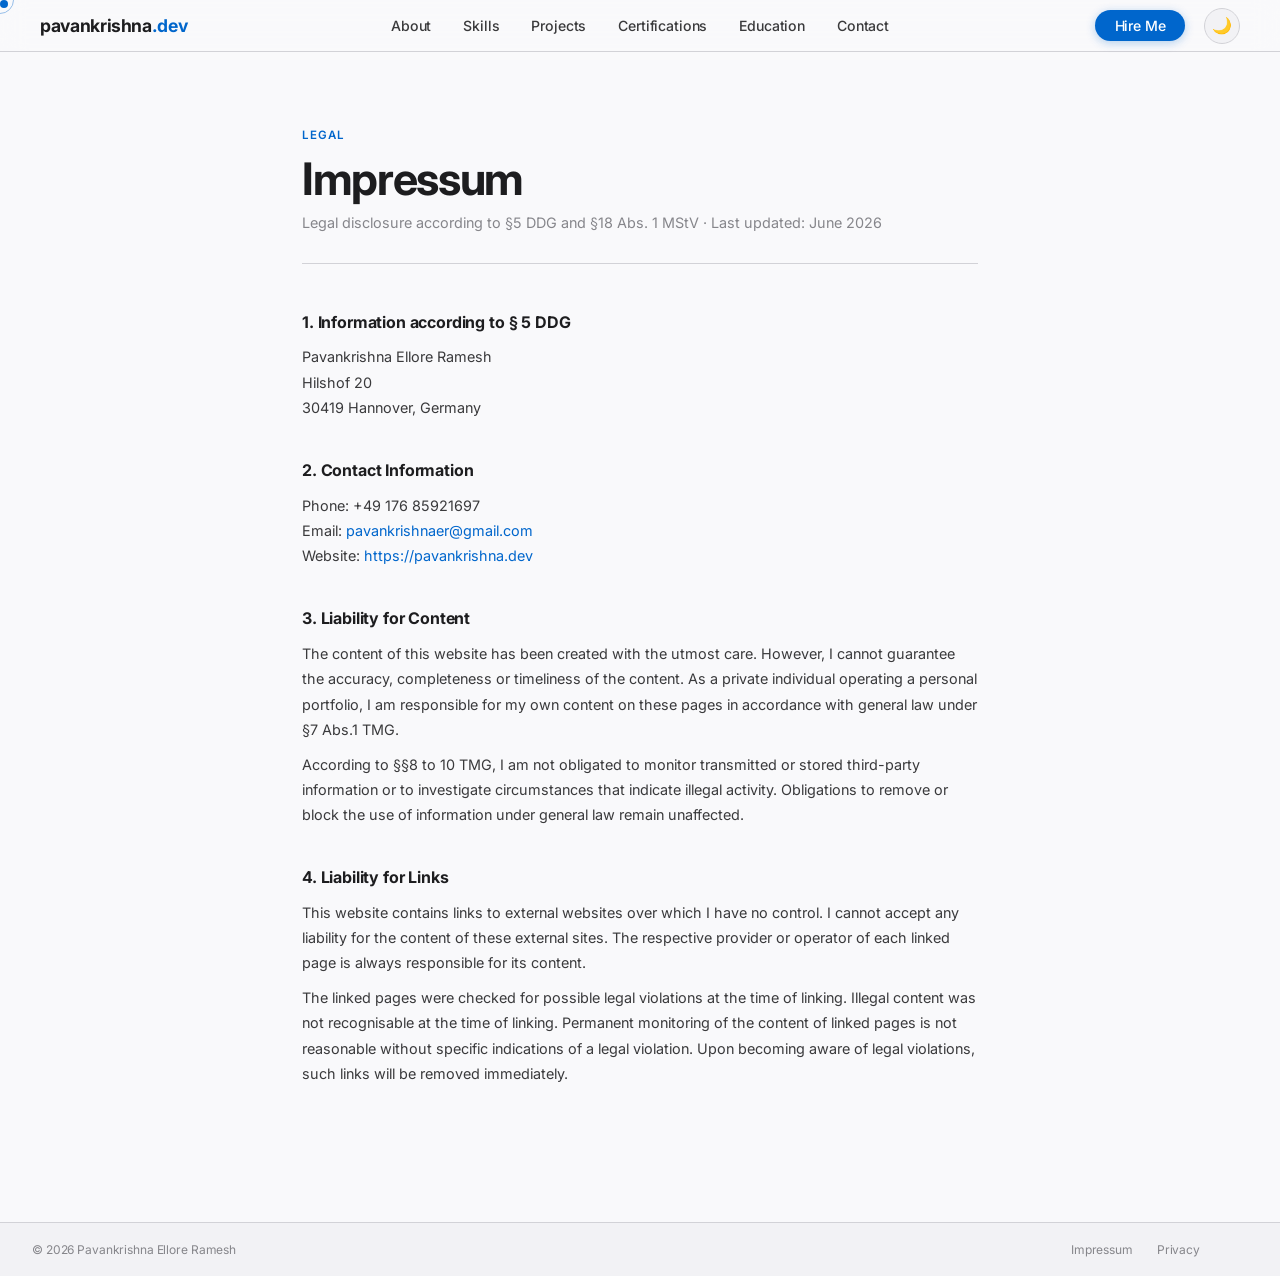
==== impressum.html @ c3da570a "Initial portfolio commit" ====
<!DOCTYPE html>
<html lang="en" data-theme="light">

<head>
  <meta charset="UTF-8">
  <meta name="viewport" content="width=device-width, initial-scale=1.0">
  <title>Pavankrishna - Impressum</title>
  <meta name="robots" content="noindex, nofollow">
  <link rel="icon" href="favicon.svg" type="image/svg+xml">

  <link
    href="https://fonts.googleapis.com/css2?family=Inter:wght@300;400;500;600;700&family=Funnel+Sans:wght@700;800&display=swap"
    rel="stylesheet">
  <link rel="stylesheet" href="common.css">
  <link rel="stylesheet" href="legal.css">
  <script>
    (function () {
      const saved = localStorage.getItem('theme');
      document.documentElement.setAttribute('data-theme', saved || 'light');
    })();
  </script>
</head>

<body>
  <div id="site-nav"></div>

  <div class="page-wrap">
    <div class="page-label">Legal</div>
    <h1 class="page-title">Impressum</h1>
    <p class="page-subtitle">Legal disclosure according to §5 DDG and §18 Abs. 1 MStV · Last updated: June 2026</p>

    <div class="section">
      <h2>1. Information according to § 5 DDG</h2>
      <p>Pavankrishna Ellore Ramesh<br>
        Hilshof 20<br>
        30419 Hannover, Germany</p>
    </div>

    <div class="section">
      <h2>2. Contact Information</h2>
      <p>Phone: +49 176 85921697<br>
        Email: <a href="mailto:pavankrishnaer@gmail.com">pavankrishnaer@gmail.com</a><br>
        Website: <a href="https://pavankrishna.dev">https://pavankrishna.dev</a></p>
    </div>

    <div class="section">
      <h2>3. Liability for Content</h2>
      <p>The content of this website has been created with the utmost care. However, I cannot guarantee the accuracy,
        completeness or timeliness of the content. As a private individual operating a personal portfolio, I am
        responsible for my own content on these pages in accordance with general law under §7 Abs.1 TMG.</p>
      <p>According to §§8 to 10 TMG, I am not obligated to monitor transmitted or stored third-party information or to
        investigate circumstances that indicate illegal activity. Obligations to remove or block the use of information
        under general law remain unaffected.</p>
    </div>

    <div class="section">
      <h2>4. Liability for Links</h2>
      <p>This website contains links to external websites over which I have no control. I cannot accept any liability
        for the content of these external sites. The respective provider or operator of each linked page is always
        responsible for its content.</p>
      <p>The linked pages were checked for possible legal violations at the time of linking. Illegal content was not
        recognisable at the time of linking. Permanent monitoring of the content of linked pages is not reasonable
        without specific indications of a legal violation. Upon becoming aware of legal violations, such links will be
        removed immediately.</p>
    </div>
  </div>
  <div id="site-footer"></div>
  <script src="common.js"></script>
</body>

</html>
---- common.css ----
/* Shared site chrome: navigation, footer, cursor, theme toggle, and contact modal */

*,
*::before,
*::after {
  margin: 0;
  padding: 0;
  box-sizing: border-box;
}

html {
  scroll-behavior: smooth;
  font-size: 16px;
}

html,
body {
  max-width: 100%;
  overflow-x: hidden;
}

:root {
  --bg: #f9f9fb;
  --bg2: #f2f2f5;
  --bg3: #f5f5f8;
  --ink: #1d1d1f;
  --ink2: #3a3a3c;
  --muted: #86868b;
  --border: #d2d2d7;
  --blue: #0066cc;
  --blue-hover: #0055aa;
  --blue-light: #f0f7ff;
  --blue-mid: #cce0ff;
  --green: #1d8348;
  --amber: #b7770d;
  --radius: 18px;
  --shadow-sm: 0 2px 8px rgba(0, 0, 0, 0.06);
  --shadow-md: 0 8px 32px rgba(0, 0, 0, 0.08), 0 2px 8px rgba(0, 0, 0, 0.04);
  --shadow-blue: 0 8px 32px rgba(0, 102, 204, 0.15);
  --shadow-lift: 0 16px 48px rgba(0, 0, 0, 0.1), 0 4px 12px rgba(0, 0, 0, 0.06);
}

[data-theme="dark"] {
  --bg: #000000;
  --bg2: #0d0d0d;
  --bg3: #111111;
  --ink: #ffffff;
  --ink2: #e0e0e0;
  --muted: #bbbbbb;
  --border: #2a2a2a;
  --blue: #4d9fff;
  --blue-hover: #66aaff;
  --blue-light: #0d1a2e;
  --blue-mid: #1a3050;
  --green: #34c759;
  --amber: #ffd60a;
  --shadow-sm: 0 2px 8px rgba(0, 0, 0, 0.5);
  --shadow-md: 0 8px 32px rgba(0, 0, 0, 0.6);
  --shadow-blue: 0 8px 32px rgba(77, 159, 255, 0.2);
  --shadow-lift: 0 16px 48px rgba(0, 0, 0, 0.7);
}

.theme-toggle {
  width: 36px;
  height: 36px;
  border-radius: 50%;
  background: var(--bg2);
  border: 1px solid var(--border);
  cursor: pointer;
  display: flex;
  align-items: center;
  justify-content: center;
  font-size: 1rem;
  transition: all 0.2s;
  flex-shrink: 0;
}

.theme-toggle:hover {
  background: var(--blue-light);
  border-color: var(--blue-mid);
  transform: scale(1.1);
}

@media (pointer: fine) {
  body {
    cursor: none;
  }
}

@media (pointer: coarse) {
  #cur,
  #cur-ring {
    display: none !important;
  }
}

:focus-visible {
  outline: 2px solid var(--blue);
  outline-offset: 3px;
  border-radius: 4px;
}

a:focus-visible,
button:focus-visible {
  outline: 2px solid var(--blue);
  outline-offset: 3px;
  border-radius: 6px;
}

#cur {
  width: 8px;
  height: 8px;
  background: var(--blue);
  border-radius: 50%;
  position: fixed;
  top: 0;
  left: 0;
  pointer-events: none;
  z-index: 99999;
  will-change: transform;
  transition: width 0.2s, height 0.2s;
}

#cur-ring {
  width: 28px;
  height: 28px;
  border: 1.5px solid var(--blue);
  border-radius: 50%;
  position: fixed;
  top: 0;
  left: 0;
  pointer-events: none;
  z-index: 99998;
  will-change: transform;
  opacity: 0.4;
  transition: width 0.25s, height 0.25s, opacity 0.25s;
}

#cur.big {
  width: 14px;
  height: 14px;
}

#cur-ring.big {
  width: 44px;
  height: 44px;
  opacity: 0.25;
}

nav {
  position: fixed;
  inset: 0 0 auto 0;
  z-index: 500;
  display: grid;
  grid-template-columns: 1fr auto 1fr;
  align-items: center;
  padding: 0 2.5rem;
  height: 52px;
  background: rgba(249, 249, 251, 0.85);
  backdrop-filter: blur(12px);
  -webkit-backdrop-filter: blur(12px);
  border-bottom: 1px solid var(--border);
  will-change: transform;
}

[data-theme="dark"] nav {
  background: rgba(0, 0, 0, 0.8);
}

.nav-logo {
  font-size: 1.1rem;
  font-weight: 700;
  color: var(--ink);
  letter-spacing: -0.02em;
  justify-self: start;
  text-decoration: none;
}

.nav-logo span {
  color: var(--blue);
}

.nav-links {
  display: flex;
  align-items: center;
  gap: 0.2rem;
  list-style: none;
  justify-self: center;
}

.nav-links a {
  font-size: 0.88rem;
  font-weight: 500;
  color: var(--ink2);
  text-decoration: none;
  padding: 0.4rem 0.9rem;
  height: auto;
  display: flex;
  align-items: center;
  transition: all 0.2s;
  letter-spacing: -0.01em;
  border-radius: 6px;
  position: relative;
}

.nav-links a::after {
  content: '';
  position: absolute;
  bottom: -2px;
  left: 50%;
  width: 0;
  height: 2px;
  background: var(--blue);
  border-radius: 2px;
  transition: all 0.25s cubic-bezier(0.34, 1.56, 0.64, 1);
  transform: translateX(-50%);
}

.nav-links a:hover {
  color: var(--blue);
  background: transparent;
}

.nav-links a:hover::after {
  width: 70%;
}

.nav-right {
  display: flex;
  align-items: center;
  gap: 1.2rem;
  justify-self: end;
}

.nav-menu-toggle {
  width: 36px;
  height: 36px;
  border-radius: 50%;
  background: var(--bg2);
  border: 1px solid var(--border);
  cursor: pointer;
  display: none;
  align-items: center;
  justify-content: center;
  flex-direction: column;
  gap: 4px;
  transition: all 0.2s;
  flex-shrink: 0;
}

.nav-menu-toggle span {
  width: 16px;
  height: 2px;
  background: var(--ink2);
  border-radius: 2px;
  transition: transform 0.2s, opacity 0.2s;
}

.nav-menu-toggle:hover {
  background: var(--blue-light);
  border-color: var(--blue-mid);
}

.nav-menu-toggle.open span:nth-child(1) {
  transform: translateY(6px) rotate(45deg);
}

.nav-menu-toggle.open span:nth-child(2) {
  opacity: 0;
}

.nav-menu-toggle.open span:nth-child(3) {
  transform: translateY(-6px) rotate(-45deg);
}

.nav-cta {
  background: var(--blue);
  color: white !important;
  padding: 0.45rem 1.2rem;
  border-radius: 980px;
  font-size: 0.88rem;
  font-weight: 500;
  text-decoration: none;
  transition: all 0.2s;
  box-shadow: 0 2px 10px rgba(0, 102, 204, 0.3);
  letter-spacing: -0.01em;
}

.nav-cta:hover {
  background: var(--blue-hover);
  box-shadow: 0 4px 16px rgba(0, 102, 204, 0.4);
  transform: translateY(-1px);
}

footer {
  background: var(--bg2);
  border-top: 1px solid var(--border);
  padding: 1.2rem 5rem 1.2rem 2rem;
  display: flex;
  justify-content: space-between;
  align-items: center;
  font-size: 0.75rem;
  color: var(--muted);
  letter-spacing: -0.01em;
}

footer a {
  color: var(--muted);
  text-decoration: none;
  transition: color 0.2s;
}

footer a:hover {
  color: var(--blue);
}

.foot-links {
  display: flex;
  gap: 1.5rem;
}

.modal-overlay {
  position: fixed;
  inset: 0;
  background: rgba(0, 0, 0, 0.5);
  backdrop-filter: blur(6px);
  z-index: 9999;
  display: flex;
  align-items: center;
  justify-content: center;
  opacity: 0;
  pointer-events: none;
  transition: opacity 0.25s;
}

.modal-overlay.open {
  opacity: 1;
  pointer-events: all;
}

.modal-box {
  background: var(--bg);
  border: 1px solid var(--border);
  border-radius: 24px;
  padding: 2.5rem;
  width: 100%;
  max-width: 480px;
  margin: 1rem;
  box-shadow: 0 32px 80px rgba(0, 0, 0, 0.2);
  position: relative;
  transform: translateY(24px) scale(0.97);
  transition: transform 0.3s cubic-bezier(0.34, 1.56, 0.64, 1);
}

.modal-overlay.open .modal-box {
  transform: translateY(0) scale(1);
}

.modal-close {
  position: absolute;
  top: 1.2rem;
  right: 1.2rem;
  width: 32px;
  height: 32px;
  border-radius: 50%;
  background: var(--bg2);
  border: 1px solid var(--border);
  color: var(--muted);
  font-size: 0.8rem;
  cursor: pointer;
  display: flex;
  align-items: center;
  justify-content: center;
  transition: all 0.2s;
}

.modal-close:hover {
  background: var(--blue-light);
  color: var(--blue);
}

.modal-icon {
  font-size: 2.5rem;
  margin-bottom: 1rem;
}

.modal-title {
  font-size: 1.4rem;
  font-weight: 700;
  color: var(--ink);
  letter-spacing: -0.02em;
  margin-bottom: 0.4rem;
}

.modal-sub {
  font-size: 0.85rem;
  color: var(--muted);
  margin-bottom: 1.8rem;
  line-height: 1.5;
}

.modal-options {
  display: flex;
  flex-direction: column;
  gap: 0.6rem;
  margin-bottom: 1.5rem;
}

.modal-option {
  appearance: none;
  display: flex;
  align-items: center;
  gap: 1rem;
  width: 100%;
  padding: 1rem 1.2rem;
  background: var(--bg2);
  border: 1px solid var(--border);
  border-radius: 12px;
  cursor: pointer;
  font-family: inherit;
  text-align: left;
  text-decoration: none;
  transition: border-color 0.2s, background 0.2s;
  color: inherit;
}

.modal-option:hover {
  border-color: var(--blue);
  background: var(--blue-light);
}

.modal-opt-icon {
  font-size: 1.4rem;
  flex-shrink: 0;
}

.modal-opt-body {
  flex: 1;
}

.modal-opt-label {
  font-size: 0.85rem;
  font-weight: 600;
  color: var(--ink);
  margin-bottom: 0.2rem;
}

.modal-opt-val {
  font-size: 0.75rem;
  color: var(--muted);
}

.modal-opt-action {
  font-size: 0.72rem;
  font-weight: 600;
  color: var(--blue);
  white-space: nowrap;
}

.modal-avail {
  text-align: center;
  font-size: 0.78rem;
  color: var(--muted);
  display: flex;
  align-items: center;
  justify-content: center;
}

.modal-avail .a-dot {
  width: 8px;
  height: 8px;
  background: #34c759;
  border-radius: 50%;
  flex-shrink: 0;
  display: inline-block;
  animation: pulse 2s infinite;
}

@keyframes pulse {
  0%,
  100% {
    opacity: 1;
    transform: scale(1);
  }

  50% {
    opacity: 0.4;
    transform: scale(0.7);
  }
}

@media (max-width: 600px) {
  nav {
    padding: 0 1.2rem;
    grid-template-columns: 1fr auto;
  }

  .nav-logo,
  .nav-right,
  .nav-links,
  .modal-box,
  .modal-option,
  .foot-links {
    min-width: 0;
  }

  .nav-logo {
    overflow: hidden;
    text-overflow: ellipsis;
    white-space: nowrap;
  }

  .nav-links {
    display: none;
    position: fixed;
    top: 52px;
    left: 0;
    right: 0;
    z-index: 499;
    flex-direction: column;
    align-items: center;
    gap: 0;
    padding: 0.6rem 1.2rem 0.2rem;
    background: var(--bg);
    border-bottom: 1px solid var(--border);
    backdrop-filter: none;
    -webkit-backdrop-filter: none;
  }

  [data-theme="dark"] .nav-links {
    background: var(--bg);
  }

  .nav-links.open {
    display: flex;
  }

  .nav-links a {
    padding: 0.8rem 0;
    justify-content: center;
    text-align: center;
  }

  .nav-links li:last-child a {
    padding-bottom: 0.4rem;
  }

  .nav-links a::after {
    display: none;
  }

  .nav-right {
    gap: 0.6rem;
  }

  .nav-menu-toggle {
    display: flex;
  }

  footer {
    flex-direction: column;
    align-items: center;
    gap: 0.8rem;
    padding: 1.5rem 2rem;
    max-width: 100%;
    text-align: center;
  }

  .modal-box {
    max-width: calc(100vw - 2rem);
    padding: 2rem;
  }

  .modal-opt-val,
  .modal-avail,
  .foot-links {
    max-width: 100%;
    overflow-wrap: anywhere;
    word-break: break-word;
  }

  .modal-avail {
    gap: 0.5rem;
    text-align: center;
  }

  .modal-avail .a-dot {
    flex: 0 0 auto;
    margin-right: 0 !important;
  }

  .modal-avail span:last-child {
    max-width: 32ch;
  }

  .foot-links {
    justify-content: center;
  }
}

@media (max-width: 380px) {
  .nav-cta {
    display: none;
  }
}
---- legal.css ----
body {
  background: var(--bg);
  color: var(--ink);
  font-family: 'Inter', -apple-system, BlinkMacSystemFont, sans-serif;
  -webkit-font-smoothing: antialiased;
  min-height: 100vh;
  display: flex;
  flex-direction: column;
  overflow-x: hidden;
}

.page-wrap {
  flex: 1;
  max-width: 740px;
  margin: 0 auto;
  padding: 8rem 2rem 6rem;
  width: 100%;
}

.page-label {
  font-size: 0.72rem;
  font-weight: 600;
  letter-spacing: 0.08em;
  text-transform: uppercase;
  color: var(--blue);
  margin-bottom: 0.6rem;
}

.page-title {
  font-size: clamp(2rem, 4vw, 2.8rem);
  font-weight: 700;
  letter-spacing: -0.03em;
  color: var(--ink);
  margin-bottom: 0.5rem;
}

.page-subtitle {
  font-size: 0.9rem;
  color: var(--muted);
  margin-bottom: 3rem;
  padding-bottom: 2rem;
  border-bottom: 1px solid var(--border);
}

.section {
  margin-bottom: 2.5rem;
}

.section h2 {
  font-size: 1rem;
  font-weight: 700;
  color: var(--ink);
  margin-bottom: 0.8rem;
  letter-spacing: -0.01em;
}

.section p {
  font-size: 0.9rem;
  color: var(--ink2);
  line-height: 1.75;
  margin-bottom: 0.6rem;
}

.section ul {
  font-size: 0.9rem;
  color: var(--ink2);
  line-height: 1.75;
  padding-left: 1.4rem;
  margin-bottom: 0.6rem;
}

.section ul li {
  margin-bottom: 0.3rem;
}

.section a {
  color: var(--blue);
  text-decoration: none;
}

.section a:hover {
  text-decoration: underline;
}

.highlight-box {
  background: var(--bg2);
  border: 1px solid var(--border);
  border-radius: var(--radius);
  padding: 1rem 1.4rem;
  margin-top: 0.8rem;
  font-size: 0.85rem;
  color: var(--ink2);
  line-height: 1.7;
}
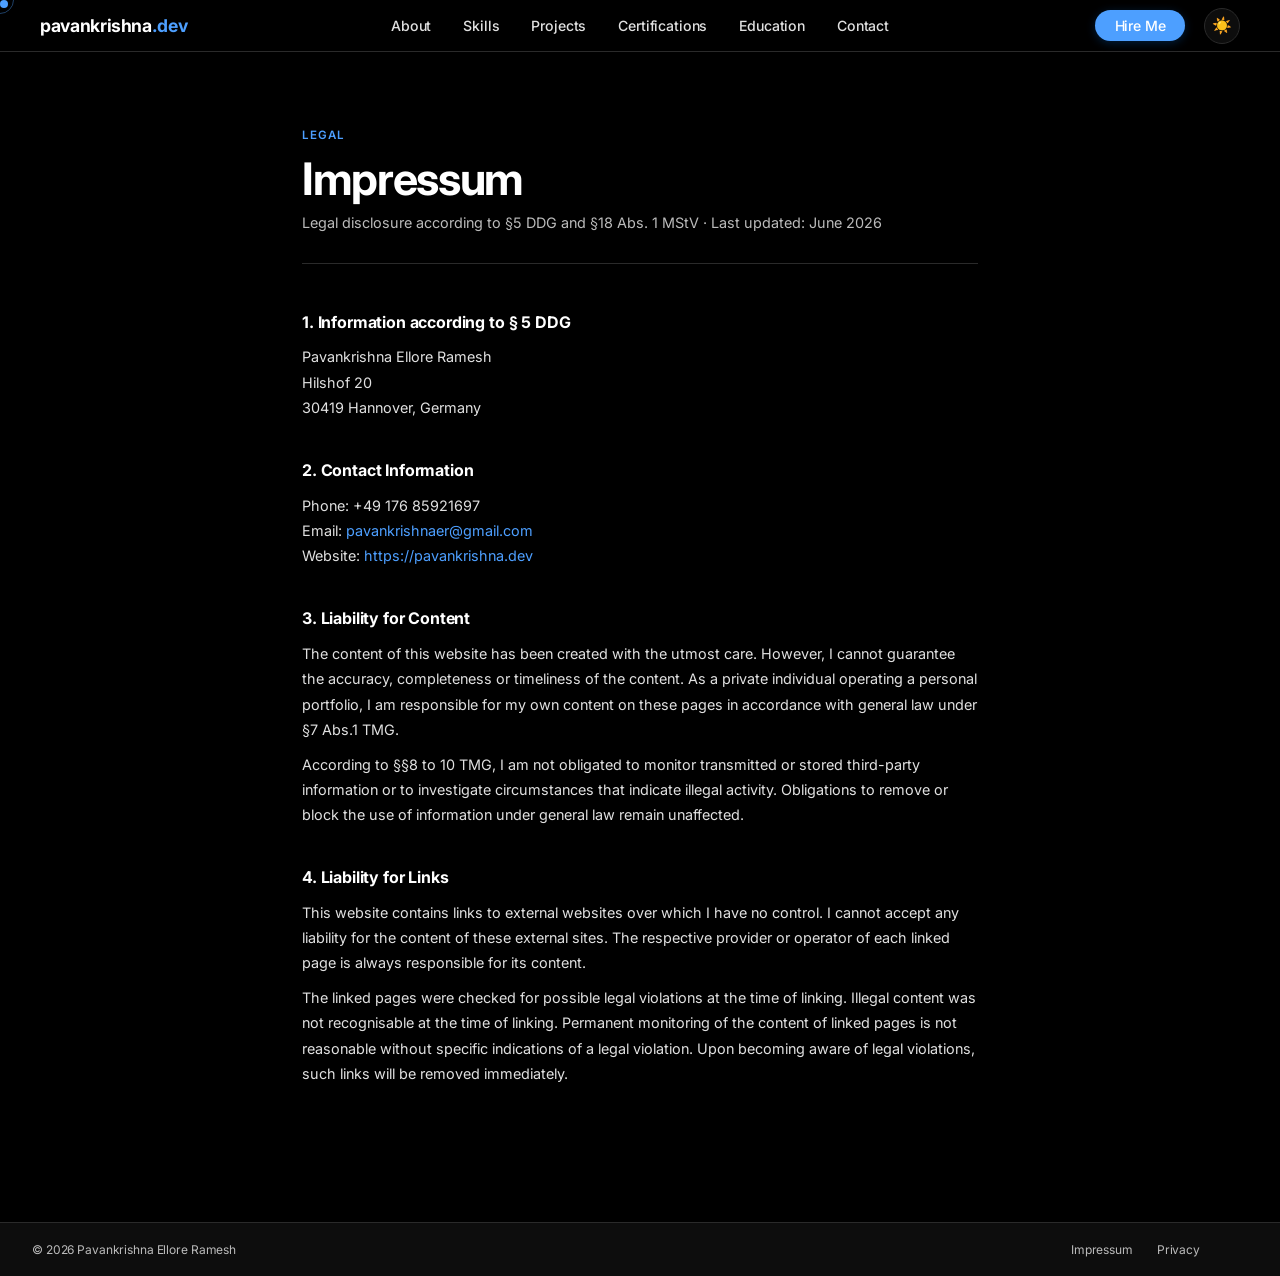
==== commit e640a213: "Default theme set to dark mode So first-time visitors will open in dark mode. If someone manually sw" ====
--- a/impressum.html
+++ b/impressum.html
@@ -1,5 +1,5 @@
 <!DOCTYPE html>
-<html lang="en" data-theme="light">
+<html lang="en" data-theme="dark">
 
 <head>
   <meta charset="UTF-8">
@@ -16,7 +16,7 @@
   <script>
     (function () {
       const saved = localStorage.getItem('theme');
-      document.documentElement.setAttribute('data-theme', saved || 'light');
+      document.documentElement.setAttribute('data-theme', saved || 'dark');
     })();
   </script>
 </head>
